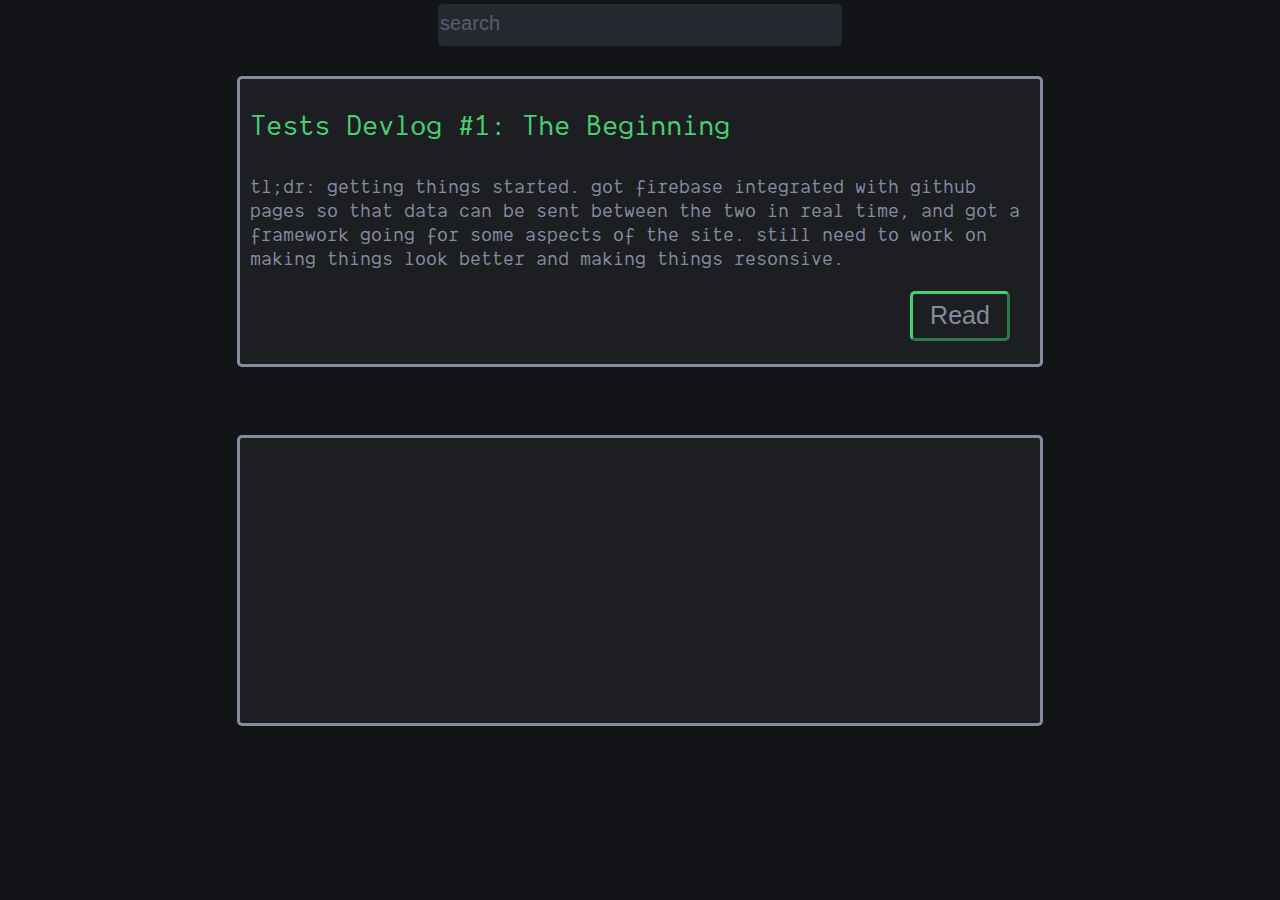
==== index.html @ f0de329c "initial commit" ====
<!DOCTYPE html>
<html lang="en" dir="ltr">
  <head>
    <meta charset="utf-8">
    <title>devlog</title>
    <link rel="stylesheet" type="text/css" href="style.css">
  </head>
  <body>
    <div class="top-nav">
      <input type="text" name="searchBar" placeholder="search">
    </div>

    <div class="main-content">
      <div class="panel">
        <p class="title">Tests Devlog #1: The Beginning</p>
        <p class="body">tl;dr: getting things started. got firebase integrated
        with github pages so that data can be sent between the two in real time,
        and got a framework going for some aspects of the site. still need to
        work on making things look better and making things resonsive.</p>
        <button type="button" name="read">Read</button>
      </div>
      <br>
      <div class="panel">

      </div>
    </div>
  </body>
</html>
---- style.css ----
html, body{
  margin: 0;
  padding: 0;
}

body{
  background-color: #131418;
}

p{
  color: #c7c9d3;
}

input{
  background-color: #262830;
  border: none;
  color: #868ca0;
  margin: 0 auto;
  height: 40px;
  width: 400px;
  border-radius: 5px;
}

::placeholder{
  color: #595d6c;
  font-size: 20px;
}

input:focus{
  color: #868ca0;
}

.top-nav{
  width: 100%;
  height: 50px;
  display: flex;
  justify-content: center;
  align-items: center;
}

.panel{
  width: 800px;
  height: 285px;
  background-color: #1d1e22;
  margin: 0 auto;
  border: 3px solid #868ca0;
  border-radius: 5px;
  margin-bottom: 50px;
}

.panel p{
  font-family: "dank";
  margin-left: 10px;
}

.main-content{
  margin-top: 2%;
  width: 100%;
  height: 90vh;
  position: absolute;
  overflow: auto;
}

.title{
  font-size: 30px;
  color: #47cf73;
}

.body{
  font-size:20px;
  color: #868ca0;
}

@font-face{
  font-family: 'dank';
  src: url('Dank_Mono_Regular.otf');
}

/*button{
  background-color: #47cf73;
  border: none;
  width: 100px;
  height: 50px;
  border-radius: 5px;
  font-size: 25px;
  margin-right: 30px;
  float: right;
}*/
button{
  width: 100px;
  height: 50px;
  border-radius: 5px;
  font-size: 25px;
  margin-right: 30px;
  float: right;
  border-color: #47cf73;
  background-color: transparent;
  color: #868ca0;
  border-width: 3px;
}
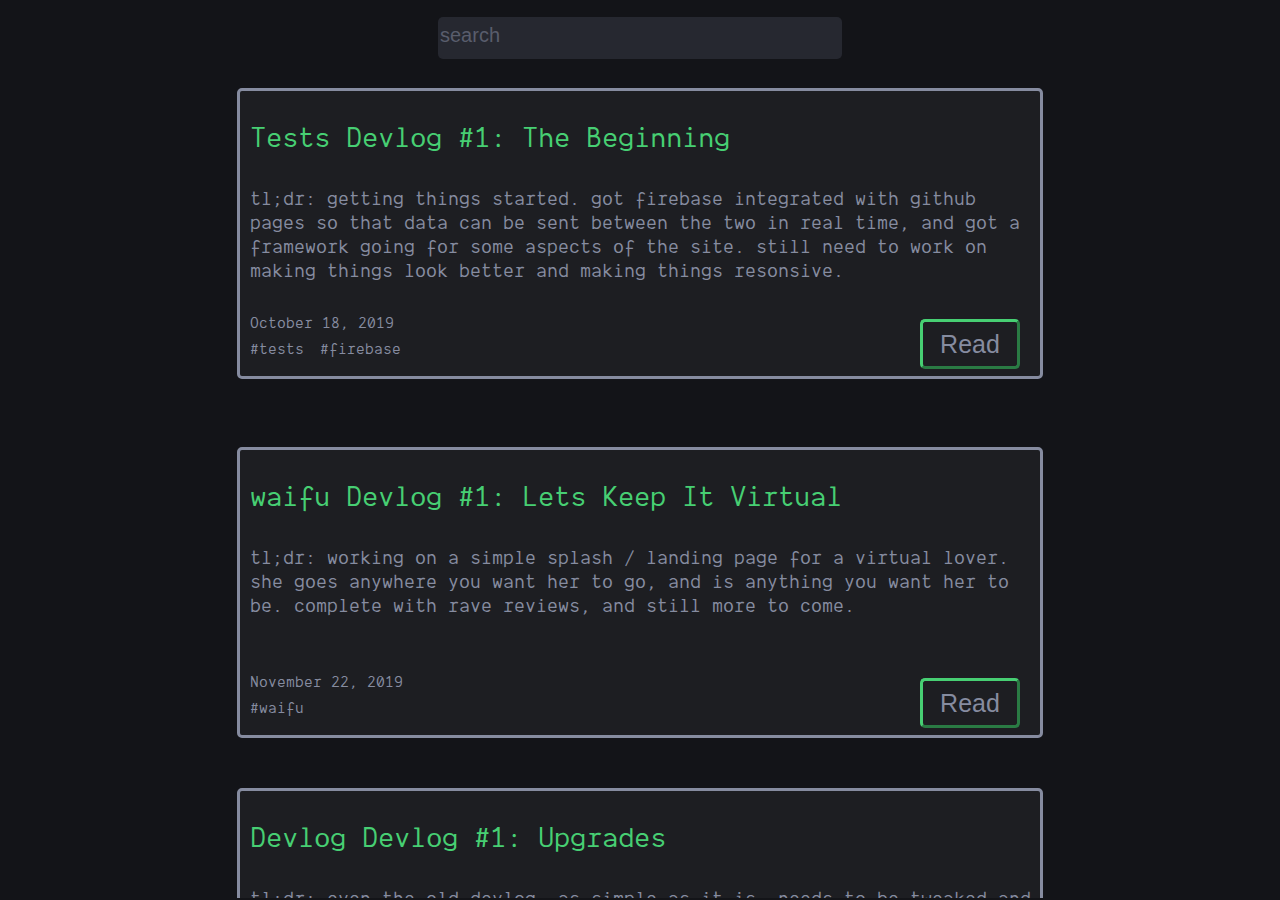
==== commit 8ac27109: "see the devlog!" ====
--- a/index.html
+++ b/index.html
@@ -6,6 +6,8 @@
     <link rel="stylesheet" type="text/css" href="style.css">
   </head>
   <body>
+    <!-- Todo: add maximise button for images and videos -->
+    <script src="script.js"></script>
     <div class="top-nav">
       <input type="text" name="searchBar" placeholder="search">
     </div>
@@ -17,11 +19,39 @@
         with github pages so that data can be sent between the two in real time,
         and got a framework going for some aspects of the site. still need to
         work on making things look better and making things resonsive.</p>
-        <button type="button" name="read">Read</button>
+        <a href="logs/the_beginning.html"><button type="button" name="read">Read</button></a>
+        <p class="date">October 18, 2019</p>
+        <p class="tags">#tests</p>
+        <p class="tags" style="margin-left: 10%;">#firebase</p>
       </div>
       <br>
       <div class="panel">
-
+        <p class="title">waifu Devlog #1:  Lets Keep It Virtual</p>
+        <p class="body">tl;dr: working on a simple splash / landing page for a
+        virtual lover. she goes anywhere you want her to go, and is anything you
+        want her to be. complete with rave reviews, and still more to come.</p>
+        <a href="logs/lets_keep_it_virtual.html"><button type="button" name="read">Read</button></a>
+        <p class="date">November 22, 2019</p>
+        <p class="tags">#waifu</p>
+      </div>
+      <div class="panel">
+        <p class="title">Devlog Devlog #1:  Upgrades</p>
+        <p class="body">tl;dr: even the old devlog, as simple as it is, needs to be
+        tweaked and upgraded. for now i've fixed the scrollbar situation (hopefully),
+        have added tags so you can search the devlog by project or technology,
+        and have added search bar functionality so it works that way too.</p>
+        <a href="logs/upgrades.html"><button type="button" name="read">Read</button></a>
+        <p class="date">November 22, 2019</p>
+        <p class="tags">#devlog</p>
+      </div>
+      <div class="panel">
+        <p class="title">Bookmarks Devlog #1:  Too many links</p>
+        <p class="body">tl;dr: was working on some other site, don't remember which,
+        when i realised i had a million tabs open and a bunch more pinned. so, i decided
+        to make a bookmark manager to, well, manage them.</p>
+        <a href="logs/too_many_links.html"><button type="button" name="read">Read</button></a>
+        <p class="date">November 22, 2019</p>
+        <p class="tags">#bookmarks</p>
       </div>
     </div>
   </body>
--- a/style.css
+++ b/style.css
@@ -7,8 +7,17 @@
   background-color: #131418;
 }
 
-p{
-  color: #c7c9d3;
+.date{
+  color: #868ca0;
+  position: absolute;
+  top: 0;
+  margin-top: 28%;
+}
+
+.tags{
+  color: #868ca0;
+  position: absolute;
+  bottom: 0;
 }
 
 input{
@@ -33,6 +42,7 @@
 .top-nav{
   width: 100%;
   height: 50px;
+  margin-top: 1%;
   display: flex;
   justify-content: center;
   align-items: center;
@@ -46,6 +56,7 @@
   border: 3px solid #868ca0;
   border-radius: 5px;
   margin-bottom: 50px;
+  position: relative;
 }
 
 .panel p{
@@ -76,25 +87,18 @@
   src: url('Dank_Mono_Regular.otf');
 }
 
-/*button{
-  background-color: #47cf73;
-  border: none;
-  width: 100px;
-  height: 50px;
-  border-radius: 5px;
-  font-size: 25px;
-  margin-right: 30px;
-  float: right;
-}*/
 button{
   width: 100px;
   height: 50px;
   border-radius: 5px;
   font-size: 25px;
-  margin-right: 30px;
-  float: right;
   border-color: #47cf73;
   background-color: transparent;
   color: #868ca0;
   border-width: 3px;
+  position: absolute;
+  top: 80%;
+  right: 0;
+  bottom: 0;
+  left: 85%;
 }
